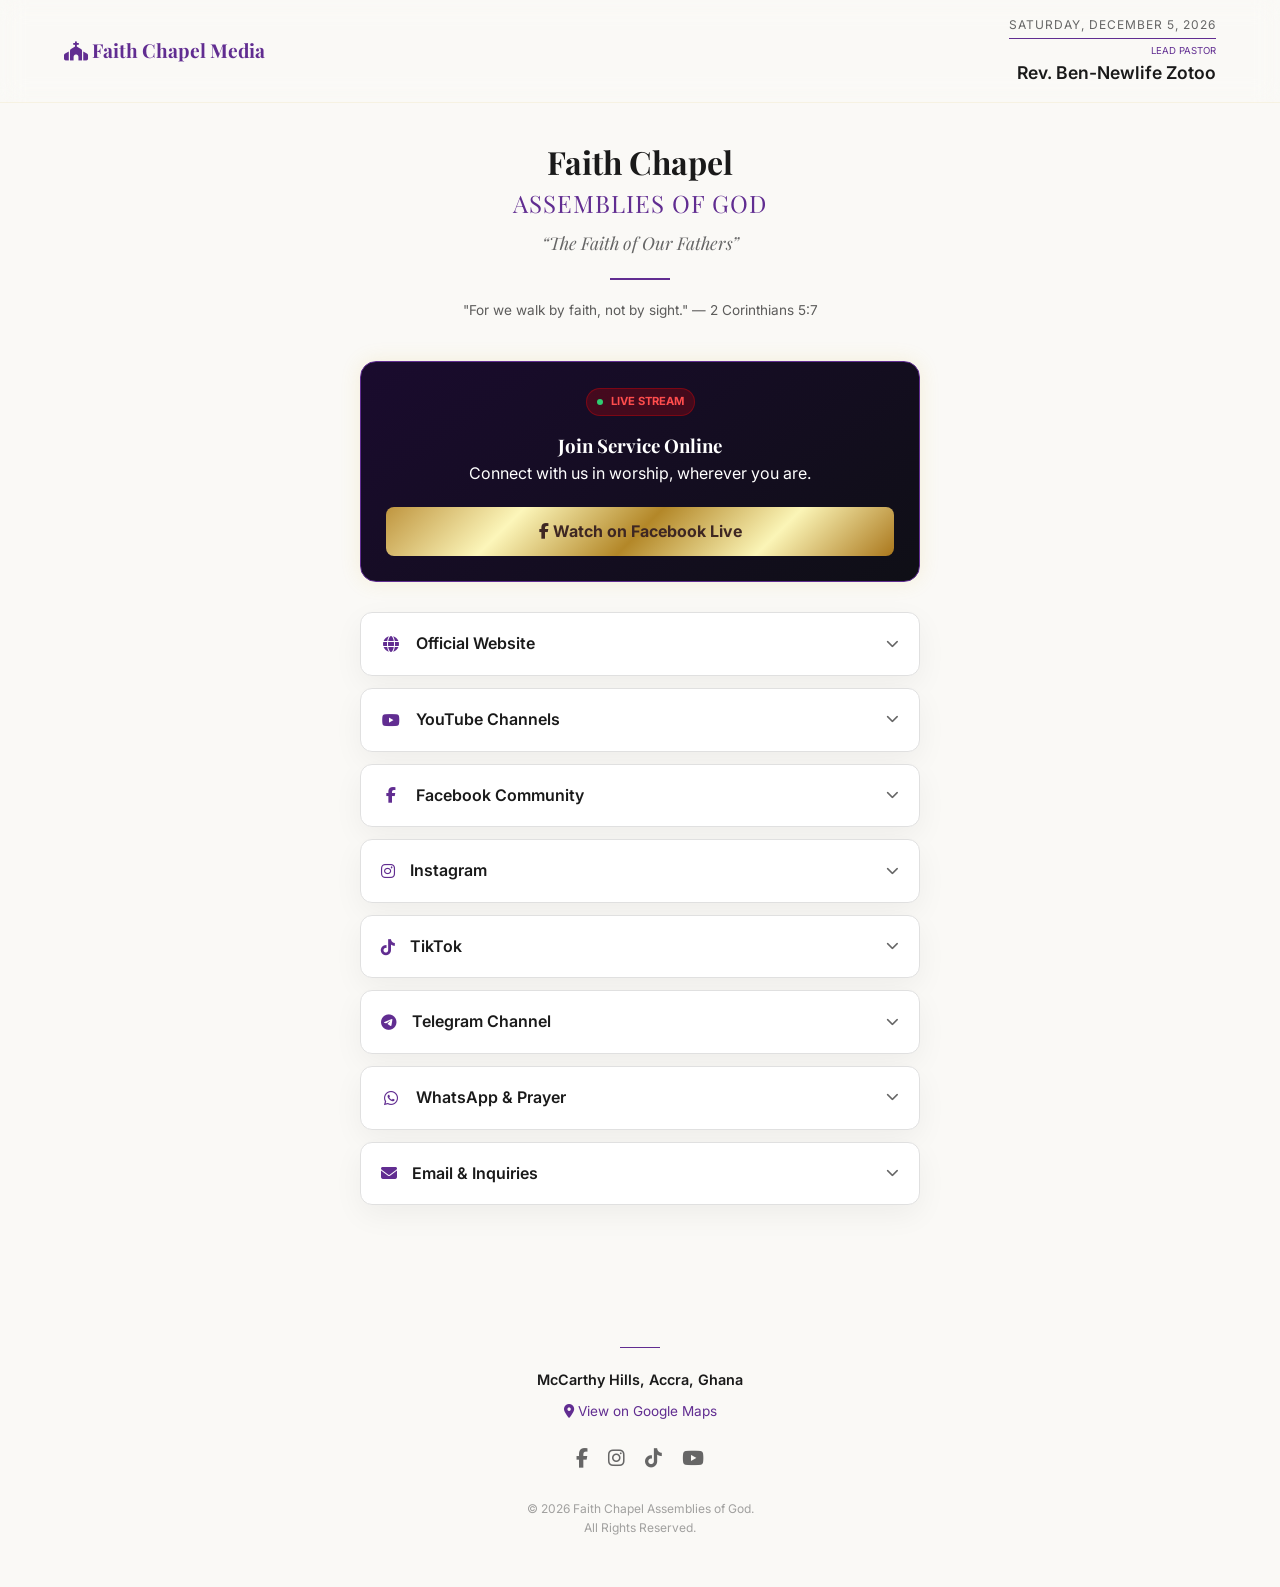
==== index.html @ 0297bc1c "Official Links Page" ====
<!doctype html>
<html lang="en">
    <head>
        <meta charset="UTF-8" />
        <meta name="viewport" content="width=device-width, initial-scale=1.0" />
        <title>Faith Chapel | Assemblies of God</title>
        <meta
            name="description"
            content="Faith Chapel Assemblies of God, McCarthy Hills - The Faith of Our Fathers."
        />

        <link rel="preconnect" href="https://fonts.googleapis.com" />
        <link rel="preconnect" href="https://fonts.gstatic.com" crossorigin />
        <link
            href="https://fonts.googleapis.com/css2?family=Inter:wght@300;400;600&family=Playfair+Display:ital,wght@0,400;0,700;1,400&display=swap"
            rel="stylesheet"
        />

        <link
            rel="stylesheet"
            href="https://cdnjs.cloudflare.com/ajax/libs/font-awesome/6.4.0/css/all.min.css"
        />

        <link rel="stylesheet" href="style.css" />
    </head>
    <body>
        <div id="loader">
            <div class="loader-content">
                <div class="logo-shimmer">FAITH CHAPEL</div>
                <div class="loader-line"></div>
            </div>
        </div>

        <header class="glass-header">
            <div class="header-left">
                <div class="brand-logo"><i class="fas fa-church"></i> Faith Chapel Media</div>
            </div>
            <div class="header-right">
                <div id="date-display" class="date-text"></div>
                <div class="pastor-info">
                    <span class="pastor-label">Lead Pastor</span>
                    <span class="pastor-name">Rev. Ben-Newlife Zotoo</span>
                </div>
            </div>
        </header>

        <main class="container">
            <section class="hero fade-in-up">
                <h1>
                    Faith Chapel <br /><span class="sub-h1"
                        >Assemblies of God</span
                    >
                </h1>
                <p class="tagline">“The Faith of Our Fathers”</p>
                <div class="gold-divider-center"></div>
                <p class="scripture">
                    "For we walk by faith, not by sight." <span id="nextln">— 2 Corinthians 5:7</span>
                </p>
            </section>

            <section
                class="live-section fade-in-up"
                style="animation-delay: 0.1s"
            >
                <div class="live-card">
                    <div class="live-indicator">
                        <span class="pulse-dot"></span> LIVE STREAM
                    </div>
                    <div class="live-content">
                        <h3>Join Service Online</h3>
                        <p>Connect with us in worship, wherever you are.</p>
                        <a
                            href="https://www.facebook.com/share/17tc165gkZ/"
                            target="_blank"
                            class="btn-gold-gradient"
                            rel="noopener noreferrer"
                        >
                            <i class="fab fa-facebook-f"></i> Watch on Facebook
                            Live
                        </a>
                    </div>
                </div>
            </section>

            <div
                class="accordion-wrapper fade-in-up"
                style="animation-delay: 0.2s"
            >


                <div class="acc-item">
                    <div class="acc-header" onclick="toggleAccordion(this)">
                        <div class="acc-title">
                            <i class="fas fa-globe icon-gold"></i>
                            <span>Official Website</span>
                        </div>
                        <i class="fas fa-chevron-down acc-arrow"></i>
                    </div>
                    <div class="acc-body">
                        <div class="acc-inner">
                            <a href="#" class="link-block">
                                <span>Visit FaithChapel.org</span>
                                <i class="fas fa-external-link-alt"></i>
                            </a>
                        </div>
                    </div>
                </div>

                <div class="acc-item">
                    <div class="acc-header" onclick="toggleAccordion(this)">
                        <div class="acc-title">
                            <i class="fab fa-youtube icon-gold"></i>
                            <span>YouTube Channels</span>
                        </div>
                        <i class="fas fa-chevron-down acc-arrow"></i>
                    </div>
                    <div class="acc-body">
                        <div class="acc-inner">
                            <a href="https://www.youtube.com/@faithchapelagmchill5703" class="link-block" target="_blank">
                                <span
                                    ><i class="fab fa-youtube icon-gold"></i> Official
                                    Church Page</span
                                >
                                <span class="btn-sm">Watch</span>
                            </a>
                            <a href="https://www.youtube.com/@FCM-AG" target="_blank" class="link-block">
                                <span
                                    ><i class="fab fa-youtube icon-gold"></i> FCM
                                    </span
                                >
                                <span class="btn-sm">Connect</span>
                            </a>
                        </div>
                    </div>
                </div>

                <div class="acc-item">
                    <div class="acc-header" onclick="toggleAccordion(this)">
                        <div class="acc-title">
                            <i class="fab fa-facebook-f icon-gold"></i>
                            <span>Facebook Community</span>
                        </div>
                        <i class="fas fa-chevron-down acc-arrow"></i>
                    </div>
                    <div class="acc-body">
                        <div class="acc-inner">
                            <a href="https://www.facebook.com/share/17tc165gkZ/" target="_blank" class="link-block">
                                <span>Main Church Page</span>
                                <span class="btn-sm">Follow</span>
                            </a>
                        </div>
                    </div>
                </div>

                <div class="acc-item">
                    <div class="acc-header" onclick="toggleAccordion(this)">
                        <div class="acc-title">
                            <i class="fab fa-instagram icon-purple"></i>
                            <span>Instagram</span>
                        </div>
                        <i class="fas fa-chevron-down acc-arrow"></i>
                    </div>
                    <div class="acc-body">
                        <div class="acc-inner">
                            <div class="multi-link">
                                <div class="link-meta">
                                    <strong>Main Church</strong>
                                    <small>Daily inspiration & updates</small>
                                </div>
                                <a href="https://www.instagram.com/faithchapelag_mchill/" class="btn-sm-action" target="_blank">Visit Page</a>
                            </div>
                            <div class="multi-link">
                                <div class="link-meta">
                                    <strong>Youth Church</strong>
                                    <small>Youth-led content & events</small>
                                </div>
                                <a href="https://www.instagram.com/fcmhill_youth/" class="btn-sm-action" target="_blank">Visit Page</a>
                            </div>
                            <div class="multi-link">
                                <div class="link-meta">
                                    <strong>Teens church</strong>
                                    <small>Children and teens events</small>
                                </div>
                                <a href="https://www.instagram.com/faith_chapelteens_ag/"  class="btn-sm-action" target="_blank">Visit Page</a>
                            </div>
                        </div>
                    </div>
                </div>

                <div class="acc-item">
                    <div class="acc-header" onclick="toggleAccordion(this)">
                        <div class="acc-title">
                            <i class="fab fa-tiktok icon-purple"></i>
                            <span>TikTok</span>
                        </div>
                        <i class="fas fa-chevron-down acc-arrow"></i>
                    </div>
                    <div class="acc-body">
                        <div class="acc-inner">
                            <a href="https://www.tiktok.com/@faithchapelagmchill" target="_blank" class="link-block-premium tiktok-hover">
                                <div class="link-main-text">
                                    <strong>@faithchapelagmchill</strong>
                                    <span>Short clips & weekly highlights</span>
                                </div>
                                <i class="fas fa-external-link-alt"></i>
                            </a>
                        </div>
                    </div>
                </div>

                <div class="acc-item">
                    <div class="acc-header" onclick="toggleAccordion(this)">
                        <div class="acc-title">
                            <i class="fab fa-telegram-plane icon-purple"></i>
                            <span>Telegram Channel</span>
                        </div>
                        <i class="fas fa-chevron-down acc-arrow"></i>
                    </div>
                    <div class="acc-body">
                        <div class="acc-inner">
                            <p class="donate-text">
                                Join our community for daily devotionals and
                                announcements.
                            </p>
                            <a
                                href="https://t.me/fcmhillag" target="_blank"
                                class="link-block-premium telegram-hover"
                            >
                                <span>Join Official Channel</span>
                                <i class="fab fa-telegram-plane"></i>
                            </a>
                        </div>
                    </div>
                </div>

                <div class="acc-item">
                    <div class="acc-header" onclick="toggleAccordion(this)">
                        <div class="acc-title">
                            <i class="fab fa-whatsapp icon-gold"></i>
                            <span>WhatsApp & Prayer</span>
                        </div>
                        <i class="fas fa-chevron-down acc-arrow"></i>
                    </div>
                    <div class="acc-body">
                        <div class="acc-inner">
                            <a href="#" class="link-block">
                                <span>Official Church Page</span>
                                <span class="btn-sm">Chat</span>
                            </a>
                            <a href="#" class="link-block">
                                <span>Church Announcements Channel</span>
                                <span class="btn-sm">Join</span>
                            </a>
                        </div>
                    </div>
                </div>

                <div class="acc-item">
    <div class="acc-header" onclick="toggleAccordion(this)">
        <div class="acc-title">
            <i class="fas fa-envelope icon-purple"></i>
            <span>Email & Inquiries</span>
        </div>
        <i class="fas fa-chevron-down acc-arrow"></i>
    </div>
    <div class="acc-body">
        <div class="acc-inner">
            <p class="donate-text">For prayer requests, counseling, or official church inquiries, please reach out to our administration.</p>
            
            <div class="give-card purple-tint">
                <div class="give-card-left">
                    <div class="icon-circle-sm">
                        <i class="fas fa-paper-plane"></i>
                    </div>
                    <div class="give-info">
                        <strong>Official Email</strong>
                        <p>faithchapelagmchill@gmail.com</p>
                    </div>
                </div>
                <div class="email-actions">
                    <a href="mailto:faithchapelagmchill@gmail.com" class="btn-sm-action">Send Email</a>
                    <button class="btn-icon-only" onclick="copyText('faithchapelagmchill@gmail.com')" title="Copy Email">
                        <i class="fas fa-copy"></i>
                    </button>
                </div>
            </div>
        </div>
    </div>
</div>
            </div>
        </main>

        <footer>
            <div class="footer-gold-line"></div>
            <p class="location">McCarthy Hills, Accra, Ghana</p>

            <a href="https://maps.app.goo.gl/TwotvbH3DaZuaCNK7" target="_blank" class="map-link">
                <i class="fas fa-map-marker-alt"></i> View on Google Maps
            </a>

            <div class="social-icons-footer">
                <a href="https://www.facebook.com/share/17tc165gkZ/" target="_blank"><i class="fab fa-facebook-f"></i></a>
                <a href="https://www.instagram.com/faithchapelag_mchill/" target="_blank"><i class="fab fa-instagram"></i></a>
                <a href="https://www.tiktok.com/@faithchapelagmchill" target="_blank"><i class="fab fa-tiktok"></i></a>
                <a href="https://www.youtube.com/@faithchapelagmchill5703" target="_blank"><i class="fab fa-youtube"></i></a>
            </div>

            <p class="copyright">
                &copy; 2026 Faith Chapel Assemblies of God.<br />All Rights
                Reserved.
            </p>
        </footer>

        <script src="script.js"></script>
    </body>
</html>
---- style.css ----
/* --- VARIABLES & THEME --- */
:root {
    /* Color Palette */
    --gold-primary: #612d91;
    --gold-light: #e9d5ff;
    --gold-gradient: linear-gradient(135deg, #BF953F, #FCF6BA, #B38728, #FBF5B7, #AA771C);
    
    /* Light Mode Defaults */
    --bg-body: #FAF9F6;
    --bg-card: #FFFFFF;
    --text-main: #1A1A1A;
    --text-muted: #666666;
    --border-color: #E0E0E0;
    --shadow-soft: 0 10px 30px rgba(0,0,0,0.05);
    
    /* Spacing */
    --container-width: 600px;
    --radius-lg: 16px;
    --btn-bg-clr:var(--text-main);
}



/* --- RESET & TYPOGRAPHY --- */
* { box-sizing: border-box; margin: 0; padding: 0; }
body {
    font-family: 'Inter', sans-serif;
    background-color: var(--bg-body);
    color: var(--text-main);
    line-height: 1.6;
    transition: background-color 0.3s ease, color 0.3s ease;
}

h1, h2, h3, .brand-logo, .tagline { font-family: 'Playfair Display', serif; }

/* --- LOADER --- */
#loader {
    position: fixed; inset: 0;
    background: #0F0F16;
    z-index: 9999;
    display: flex; justify-content: center; align-items: center;
    transition: opacity 0.5s ease;
}
.logo-shimmer {
    font-size: 1.5rem; letter-spacing: 3px; color: var(--gold-primary);
    font-weight: bold;
    background: linear-gradient(to right, #AA771C 0%, #FCF6BA 50%, #AA771C 100%);
    background-size: 200% auto;
    -webkit-background-clip: text; -webkit-text-fill-color: transparent;
    animation: shine 2s linear infinite;
}
.loader-line {
    width: 0; height: 1px; background: #D4AF37;
    margin: 10px auto;
    animation: expandWidth 1.5s ease-out forwards;
}

/* --- HEADER --- */
.glass-header {
    display: flex; justify-content: space-between; align-items: center;
    padding: 15px 5%;
    position: sticky; top: 0; z-index: 100;
    background: rgba(255, 255, 255, 0.05); /* Glass effect base */
    backdrop-filter: blur(12px);
    -webkit-backdrop-filter: blur(12px);
    border-bottom: 1px solid rgba(212, 175, 55, 0.1);
}
.brand-logo { font-size: 1.2rem; font-weight: 700; color: var(--gold-primary); }
.header-right { text-align: right; display: flex; flex-direction: column; }
.date-text { font-size: 0.75rem; text-transform: uppercase; letter-spacing: 1px; color: var(--text-muted); }
.pastor-info { border-top: 1px solid var(--gold-primary); margin-top: 4px; padding-top: 4px; }
.pastor-label { font-size: 0.6rem; text-transform: uppercase; display: block; color: var(--gold-primary); }
.pastor-name { font-size: 1.1rem; font-weight: 600; }

@media screen and (max-width: 768px) {
    .pastor-name {
        font-size: .85rem;
    }
}

/* --- MAIN CONTAINER --- */
.container { max-width: var(--container-width); margin: 0 auto; padding: 40px 20px; }

/* Hero */
.hero { text-align: center; margin-bottom: 40px; }
.hero h1 { font-size: 2rem; line-height: 1.2; margin-bottom: 10px; }
.sub-h1 { font-size: 1.5rem; font-weight: 400; color: var(--gold-primary); text-transform: uppercase; letter-spacing: 1px; }
.tagline { font-style: italic; font-size: 1.1rem; color: var(--text-muted); }
.gold-divider-center { height: 2px; width: 60px; background: var(--gold-primary); margin: 20px auto; }
.scripture { font-size: 0.85rem; opacity: 0.7; }

@media screen and (max-width: 768px){
    #nextln {
    display: block;
}
}

/* Live Section */
.live-section { margin-bottom: 30px; }
.live-card {
    background: linear-gradient(145deg, #1a0b2e, #0F0F16); /* Deep Purple Gradient */
    border: 1px solid var(--gold-primary);
    border-radius: var(--radius-lg);
    padding: 25px;
    color: white;
    box-shadow: 0 0 20px rgba(212, 175, 55, 0.15);
    text-align: center;
}
.live-indicator {
    display: inline-flex; align-items: center; gap: 8px;
    background: rgba(255,0,0,0.2); color: #ff4d4d;
    padding: 4px 10px; border-radius: 20px; font-size: 0.7rem; font-weight: bold;
    margin-bottom: 15px; border: 1px solid rgba(255,0,0,0.3);
}
.pulse-dot { width: 6px; height: 6px; background: #2ecc71; border-radius: 50%; animation: pulse 1.5s infinite; }
.btn-gold-gradient {
    display: block; width: 100%; margin-top: 20px; padding: 12px;
    background: var(--gold-gradient);
    color: #3e2723; text-decoration: none; font-weight: 700;
    border-radius: 8px; transition: transform 0.2s;
}
.btn-gold-gradient:hover { transform: translateY(-2px); }

/* --- ACCORDION --- */
.acc-item {
    background: var(--bg-card);
    border: 1px solid var(--border-color);
    border-radius: 12px;
    margin-bottom: 12px;
    overflow: hidden;
    transition: all 0.3s ease;
    box-shadow: var(--shadow-soft);
}
/* Active State Styling */
.acc-item.active {
    border-color: var(--gold-primary);
    box-shadow: 0 0 15px rgba(212, 175, 55, 0.15);
}
.gold-highlight { border-left: 3px solid var(--gold-primary); }

.acc-header {
    padding: 18px 20px;
    display: flex; justify-content: space-between; align-items: center;
    cursor: pointer;
}
.acc-title { display: flex; align-items: center; gap: 15px; font-weight: 600; font-size: 1rem; }
.icon-gold { color: var(--gold-primary); width: 20px; text-align: center; }
.acc-arrow { color: var(--text-muted); transition: transform 0.3s; font-size: 0.8rem; }
.acc-item.active .acc-arrow { transform: rotate(180deg); color: var(--gold-primary); }

.acc-body { max-height: 0; overflow: hidden; transition: max-height 0.4s ease-out; }
.acc-inner { padding: 0 20px 20px; border-top: 1px solid rgba(0,0,0,0.03); margin-top: 5px; }

/* Custom Purple Icon Color */
.icon-purple {
    color: var(--gold-primary) !important; /* This is now purple from your :root */
}

/* Multi-link internal styling */
.multi-link {
    display: flex;
    justify-content: space-between;
    align-items: center;
    padding: 12px 0;
    border-bottom: 1px solid var(--border-color);
}
.multi-link:last-child { border-bottom: none; }

.link-meta strong { display: block; font-size: 0.9rem; color: var(--text-main); }
.link-meta small { font-size: 0.75rem; color: var(--text-muted); }

/* Premium Action Buttons */
.btn-sm-action {
    background: var(--btn-bg-clr); /* This is your purple metallic gradient */
    color: white;
    text-decoration: none;
    font-size: 0.7rem;
    font-weight: bold;
    padding: 6px 14px;
    border-radius: 5px;
    text-transform: uppercase;
    transition: 0.3s ease;
}

/* TikTok & Telegram Specialized Link Blocks */
.link-block-premium {
    display: flex;
    justify-content: space-between;
    align-items: center;
    padding: 15px;
    background: var(--bg-body);
    border: 1px solid var(--border-color);
    border-radius: 10px;
    text-decoration: none;
    color: var(--text-main);
    font-weight: 600;
    transition: 0.3s;
}

.link-main-text span {
    display: block;
    font-size: 0.75rem;
    font-weight: 400;
    color: var(--text-muted);
}
/* Container adjustments */
.header-main {
    display: flex;
    align-items: center;
    gap: 15px;
}

.icon-circle-large {
    width: 50px;
    height: 50px;
    background: var(--gold-primary); /* Royal Purple */
    border-radius: 50%;
    display: flex;
    align-items: center;
    justify-content: center;
    color: white;
    font-size: 1.2rem;
    box-shadow: 0 4px 10px rgba(97, 45, 145, 0.2);
}

.acc-title-text h3 {
    font-size: 1.1rem;
    color: black;
    margin-bottom: 2px;
}

/* Quote Style */
.quote-container {
    border-left: 2px solid var(--gold-primary);
    padding-left: 15px;
    margin: 15px 0 25px 20px;
}

.quote-container p {
    font-style: italic;
    font-size: 0.9rem;
    color: var(--text-muted);
    line-height: 1.5;
}

.quote-container span {
    display: block;
    margin-top: 5px;
    font-weight: 600;
    font-style: normal;
}

/* Internal Give Cards */
.give-card {
    display: flex;
    justify-content: space-between;
    align-items: center;
    padding: 15px;
    border-radius: 12px;
    margin-bottom: 12px;
}

.give-card-left {
    display: flex;
    align-items: center;
    gap: 12px;
}

.purple-tint {
    background: rgba(97, 45, 145, 0.08); /* Very light purple bg */
    border: 1px solid rgba(97, 45, 145, 0.1);
}

.outline-style {
    border: 1px solid var(--border-color);
}

.icon-circle-sm {
    width: 40px;
    height: 40px;
    background: var(--gold-primary);
    color: white;
    border-radius: 50%;
    display: flex;
    align-items: center;
    justify-content: center;
    flex-shrink: 0;
}

.icon-circle-sm.light-bg {
    background: rgba(97, 45, 145, 0.1);
    color: var(--gold-primary);
}

.give-info strong {
    display: block;
    font-size: 0.95rem;
}

.give-info p {
    font-size: 0.75rem;
    color: var(--text-muted);
}

/* Internal Buttons */
.btn-give-solid {
    background: var(--gold-primary);
    color: white;
    text-decoration: none;
    font-size: 0.8rem;
    font-weight: 600;
    padding: 8px 16px;
    border-radius: 8px;
    white-space: nowrap;
}

.btn-give-outline {
    background: white;
    color: var(--gold-primary);
    border: 1px solid var(--border-color);
    text-decoration: none;
    font-size: 0.8rem;
    font-weight: 600;
    padding: 8px 16px;
    border-radius: 8px;
    white-space: nowrap;
}

/*Email section*/

/* Email specific layout */
.email-actions {
    display: flex;
    align-items: center;
    gap: 8px;
}

.btn-icon-only {
    background: rgba(97, 45, 145, 0.1);
    border: 1px solid rgba(97, 45, 145, 0.2);
    color: var(--gold-primary);
    width: 35px;
    height: 35px;
    border-radius: 8px;
    cursor: pointer;
    transition: 0.3s;
    display: flex;
    align-items: center;
    justify-content: center;
}

.btn-icon-only:hover {
    background: var(--gold-primary);
    color: white;
}

/* Ensure the give-card flex properties handle the new button group */
@media (max-width: 480px) {
    .email-actions {
        flex-direction: column;
        align-items: stretch;
    }
}

/* Dark Mode Fixes */
@media (prefers-color-scheme: dark) {
    .purple-tint { background: rgba(145, 70, 210, 0.15); }
    .btn-give-outline { background: transparent; color: white; border-color: var(--gold-primary); }
}

/* Subtle Branded Hovers */
.tiktok-hover:hover { border-color: #00f2ea; box-shadow: 0 0 10px rgba(0, 242, 234, 0.2); }
.telegram-hover:hover { border-color: #0088cc; box-shadow: 0 0 10px rgba(0, 136, 204, 0.2); }

/* Links Inside Accordion */
.link-block {
    display: flex; justify-content: space-between; align-items: center;
    padding: 12px; margin-top: 8px;
    background: rgba(128,128,128,0.05);
    border-radius: 8px;
    text-decoration: none; color: var(--text-main); font-size: 0.9rem;
    transition: background 0.2s;
}
.link-block:hover { background: rgba(212, 175, 55, 0.1); }
.btn-sm { font-size: 0.75rem; color: var(--gold-primary); font-weight: 600; }

.action-row { display: flex; justify-content: space-between; align-items: center; margin-top: 15px; }
.donate-text { font-size: 0.85rem; color: var(--text-muted); margin-bottom: 10px; }
.btn-outline-gold {
    background: transparent; border: 1px solid var(--gold-primary);
    color: var(--gold-primary); padding: 8px 16px; border-radius: 6px; cursor: pointer;
    font-weight: 600; transition: 0.3s;
}
.btn-outline-gold:hover { background: var(--gold-primary); color: #fff; }

/* --- FOOTER --- */
footer { text-align: center; padding: 50px 20px; margin-top: 40px; }
.footer-gold-line { width: 40px; height: 1px; background: var(--gold-primary); margin: 0 auto 20px; }
.location { font-size: 0.9rem; font-weight: 600; }
.map-link {
    display: inline-block; margin: 10px 0 20px;
    color: var(--gold-primary); text-decoration: none; font-size: 0.85rem;
}
.social-icons-footer { display: flex; justify-content: center; gap: 20px; margin-bottom: 25px; }
.social-icons-footer a { color: var(--text-muted); font-size: 1.2rem; transition: 0.3s; }
.social-icons-footer a:hover { color: var(--gold-primary); transform: translateY(-3px); }
.copyright { font-size: 0.75rem; color: var(--text-muted); opacity: 0.6; }

/* --- ANIMATIONS --- */
@keyframes shine { 0% { background-position: 0% 50%; } 100% { background-position: 100% 50%; } }
@keyframes expandWidth { 0% { width: 0; } 100% { width: 80px; } }
@keyframes pulse { 0% { opacity: 1; box-shadow: 0 0 0 0 rgba(46, 204, 113, 0.4); } 70% { opacity: 1; box-shadow: 0 0 0 6px rgba(46, 204, 113, 0); } 100% { opacity: 1; } }

.fade-in-up { opacity: 0; transform: translateY(20px); animation: fadeInUp 0.8s forwards; }
@keyframes fadeInUp { to { opacity: 1; transform: translateY(0); } }
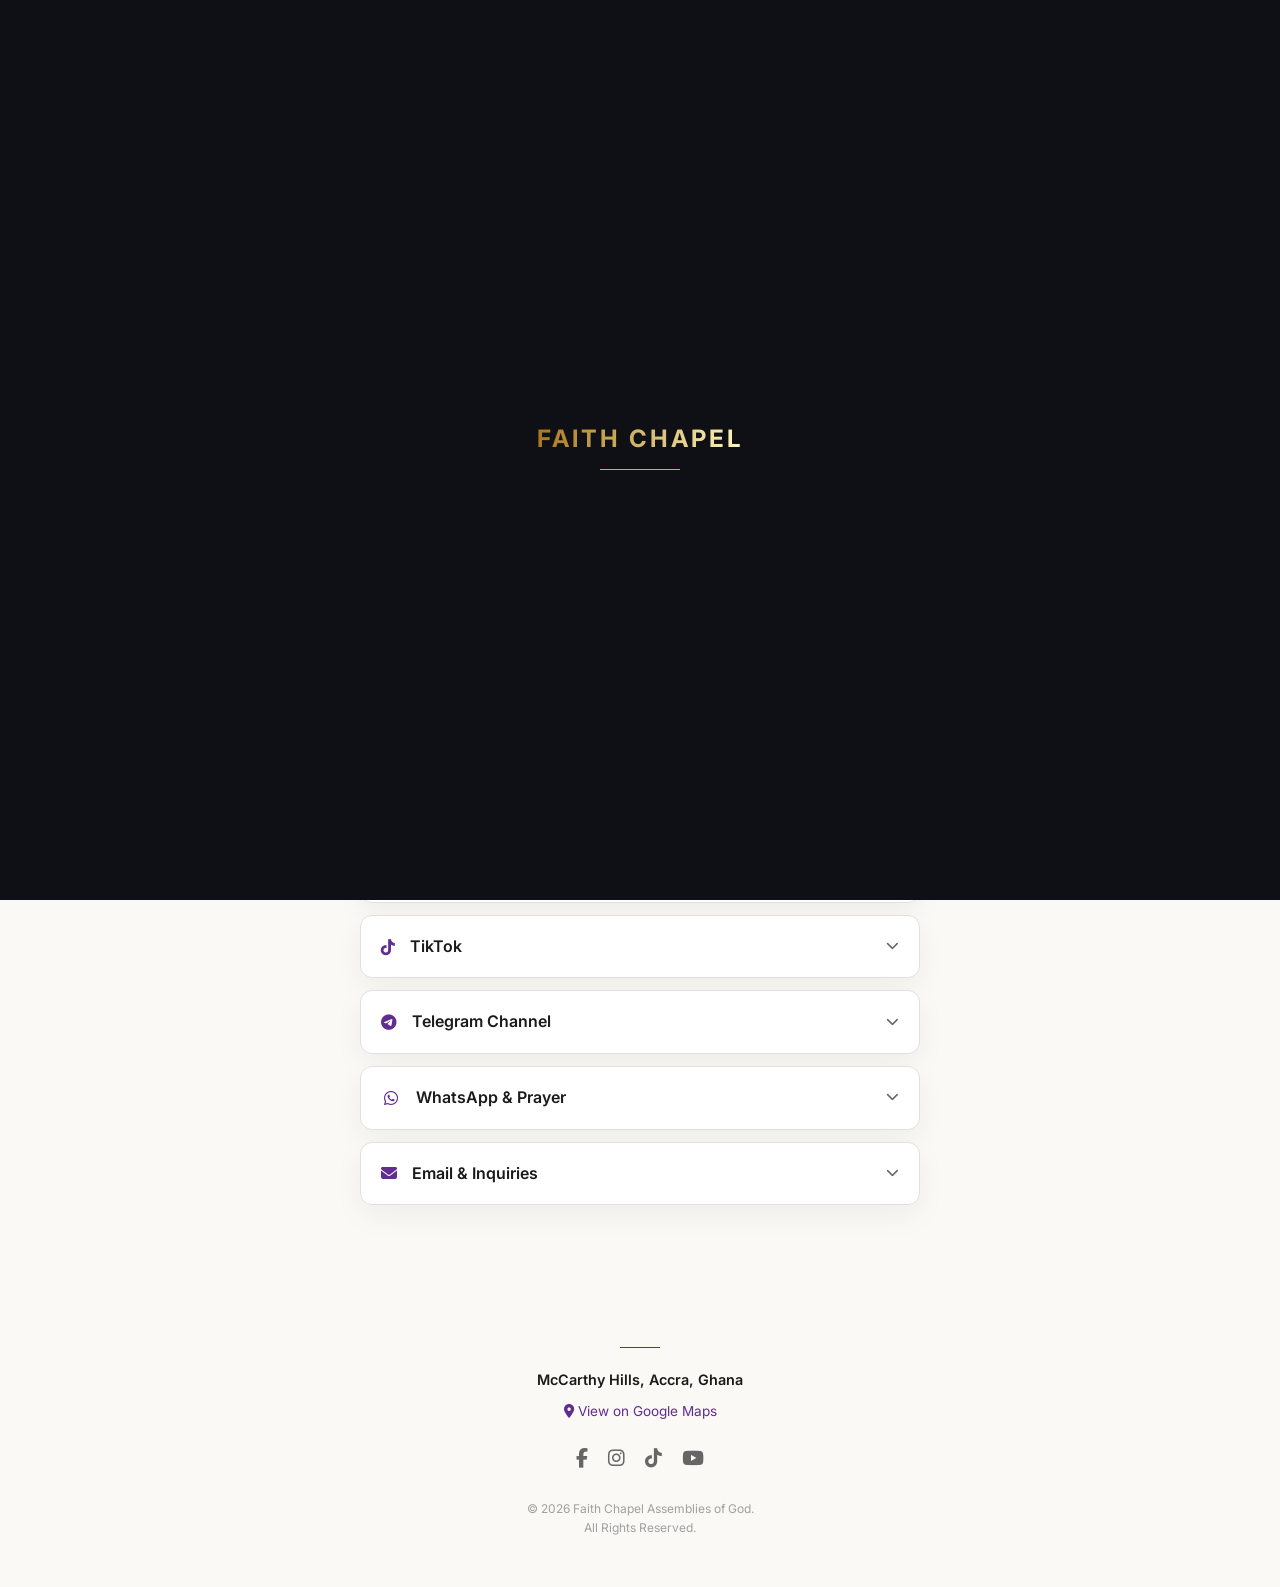
==== commit 7249f933: "PWA Feature Update" ====
--- a/index.html
+++ b/index.html
@@ -21,6 +21,26 @@
             href="https://cdnjs.cloudflare.com/ajax/libs/font-awesome/6.4.0/css/all.min.css"
         />
 
+        <link
+            rel="apple-touch-icon"
+            sizes="180x180"
+            href="/apple-touch-icon.png"
+        />
+        <link
+            rel="icon"
+            type="image/png"
+            sizes="32x32"
+            href="/favicon-32x32.png"
+        />
+        <link
+            rel="icon"
+            type="image/png"
+            sizes="16x16"
+            href="/favicon-16x16.png"
+        />
+        <link rel="manifest" href="/site.webmanifest" />
+        <meta name="theme-color" content="#ffffff" />
+
         <link rel="stylesheet" href="style.css" />
     </head>
     <body>
@@ -33,7 +53,9 @@
 
         <header class="glass-header">
             <div class="header-left">
-                <div class="brand-logo"><i class="fas fa-church"></i> Faith Chapel Media</div>
+                <div class="brand-logo">
+                    <i class="fas fa-church"></i> Faith Chapel Media
+                </div>
             </div>
             <div class="header-right">
                 <div id="date-display" class="date-text"></div>
@@ -54,7 +76,8 @@
                 <p class="tagline">“The Faith of Our Fathers”</p>
                 <div class="gold-divider-center"></div>
                 <p class="scripture">
-                    "For we walk by faith, not by sight." <span id="nextln">— 2 Corinthians 5:7</span>
+                    "For we walk by faith, not by sight."
+                    <span id="nextln">— 2 Corinthians 5:7</span>
                 </p>
             </section>
 
@@ -86,8 +109,6 @@
                 class="accordion-wrapper fade-in-up"
                 style="animation-delay: 0.2s"
             >
-
-
                 <div class="acc-item">
                     <div class="acc-header" onclick="toggleAccordion(this)">
                         <div class="acc-title">
@@ -116,18 +137,26 @@
                     </div>
                     <div class="acc-body">
                         <div class="acc-inner">
-                            <a href="https://www.youtube.com/@faithchapelagmchill5703" class="link-block" target="_blank">
+                            <a
+                                href="https://www.youtube.com/@faithchapelagmchill5703"
+                                class="link-block"
+                                target="_blank"
+                            >
                                 <span
-                                    ><i class="fab fa-youtube icon-gold"></i> Official
-                                    Church Page</span
+                                    ><i class="fab fa-youtube icon-gold"></i>
+                                    Official Church Page</span
                                 >
                                 <span class="btn-sm">Watch</span>
                             </a>
-                            <a href="https://www.youtube.com/@FCM-AG" target="_blank" class="link-block">
+                            <a
+                                href="https://www.youtube.com/@FCM-AG"
+                                target="_blank"
+                                class="link-block"
+                            >
                                 <span
-                                    ><i class="fab fa-youtube icon-gold"></i> FCM
-                                    </span
-                                >
+                                    ><i class="fab fa-youtube icon-gold"></i>
+                                    FCM
+                                </span>
                                 <span class="btn-sm">Connect</span>
                             </a>
                         </div>
@@ -144,7 +173,11 @@
                     </div>
                     <div class="acc-body">
                         <div class="acc-inner">
-                            <a href="https://www.facebook.com/share/17tc165gkZ/" target="_blank" class="link-block">
+                            <a
+                                href="https://www.facebook.com/share/17tc165gkZ/"
+                                target="_blank"
+                                class="link-block"
+                            >
                                 <span>Main Church Page</span>
                                 <span class="btn-sm">Follow</span>
                             </a>
@@ -167,21 +200,36 @@
                                     <strong>Main Church</strong>
                                     <small>Daily inspiration & updates</small>
                                 </div>
-                                <a href="https://www.instagram.com/faithchapelag_mchill/" class="btn-sm-action" target="_blank">Visit Page</a>
+                                <a
+                                    href="https://www.instagram.com/faithchapelag_mchill/"
+                                    class="btn-sm-action"
+                                    target="_blank"
+                                    >Visit Page</a
+                                >
                             </div>
                             <div class="multi-link">
                                 <div class="link-meta">
                                     <strong>Youth Church</strong>
                                     <small>Youth-led content & events</small>
                                 </div>
-                                <a href="https://www.instagram.com/fcmhill_youth/" class="btn-sm-action" target="_blank">Visit Page</a>
+                                <a
+                                    href="https://www.instagram.com/fcmhill_youth/"
+                                    class="btn-sm-action"
+                                    target="_blank"
+                                    >Visit Page</a
+                                >
                             </div>
                             <div class="multi-link">
                                 <div class="link-meta">
                                     <strong>Teens church</strong>
                                     <small>Children and teens events</small>
                                 </div>
-                                <a href="https://www.instagram.com/faith_chapelteens_ag/"  class="btn-sm-action" target="_blank">Visit Page</a>
+                                <a
+                                    href="https://www.instagram.com/faith_chapelteens_ag/"
+                                    class="btn-sm-action"
+                                    target="_blank"
+                                    >Visit Page</a
+                                >
                             </div>
                         </div>
                     </div>
@@ -197,7 +245,11 @@
                     </div>
                     <div class="acc-body">
                         <div class="acc-inner">
-                            <a href="https://www.tiktok.com/@faithchapelagmchill" target="_blank" class="link-block-premium tiktok-hover">
+                            <a
+                                href="https://www.tiktok.com/@faithchapelagmchill"
+                                target="_blank"
+                                class="link-block-premium tiktok-hover"
+                            >
                                 <div class="link-main-text">
                                     <strong>@faithchapelagmchill</strong>
                                     <span>Short clips & weekly highlights</span>
@@ -223,7 +275,8 @@
                                 announcements.
                             </p>
                             <a
-                                href="https://t.me/fcmhillag" target="_blank"
+                                href="https://t.me/fcmhillag"
+                                target="_blank"
                                 class="link-block-premium telegram-hover"
                             >
                                 <span>Join Official Channel</span>
@@ -256,37 +309,53 @@
                 </div>
 
                 <div class="acc-item">
-    <div class="acc-header" onclick="toggleAccordion(this)">
-        <div class="acc-title">
-            <i class="fas fa-envelope icon-purple"></i>
-            <span>Email & Inquiries</span>
-        </div>
-        <i class="fas fa-chevron-down acc-arrow"></i>
-    </div>
-    <div class="acc-body">
-        <div class="acc-inner">
-            <p class="donate-text">For prayer requests, counseling, or official church inquiries, please reach out to our administration.</p>
-            
-            <div class="give-card purple-tint">
-                <div class="give-card-left">
-                    <div class="icon-circle-sm">
-                        <i class="fas fa-paper-plane"></i>
-                    </div>
-                    <div class="give-info">
-                        <strong>Official Email</strong>
-                        <p>faithchapelagmchill@gmail.com</p>
-                    </div>
-                </div>
-                <div class="email-actions">
-                    <a href="mailto:faithchapelagmchill@gmail.com" class="btn-sm-action">Send Email</a>
-                    <button class="btn-icon-only" onclick="copyText('faithchapelagmchill@gmail.com')" title="Copy Email">
-                        <i class="fas fa-copy"></i>
-                    </button>
-                </div>
-            </div>
-        </div>
-    </div>
-</div>
+                    <div class="acc-header" onclick="toggleAccordion(this)">
+                        <div class="acc-title">
+                            <i class="fas fa-envelope icon-purple"></i>
+                            <span>Email & Inquiries</span>
+                        </div>
+                        <i class="fas fa-chevron-down acc-arrow"></i>
+                    </div>
+                    <div class="acc-body">
+                        <div class="acc-inner">
+                            <p class="donate-text">
+                                For prayer requests, counseling, or official
+                                church inquiries, please reach out to our
+                                administration.
+                            </p>
+
+                            <div class="give-card purple-tint">
+                                <div class="give-card-left">
+                                    <div class="icon-circle-sm">
+                                        <i class="fas fa-paper-plane"></i>
+                                    </div>
+                                    <div class="give-info">
+                                        <strong>Official Email</strong>
+                                        <p>faithchapelagmchill@gmail.com</p>
+                                    </div>
+                                </div>
+                                <div class="email-actions">
+                                    <a
+                                        href="mailto:faithchapelagmchill@gmail.com"
+                                        class="btn-sm-action"
+                                        >Send Email</a
+                                    >
+                                    <button
+                                        class="btn-icon-only"
+                                        onclick="
+                                            copyText(
+                                                'faithchapelagmchill@gmail.com',
+                                            )
+                                        "
+                                        title="Copy Email"
+                                    >
+                                        <i class="fas fa-copy"></i>
+                                    </button>
+                                </div>
+                            </div>
+                        </div>
+                    </div>
+                </div>
             </div>
         </main>
 
@@ -294,15 +363,35 @@
             <div class="footer-gold-line"></div>
             <p class="location">McCarthy Hills, Accra, Ghana</p>
 
-            <a href="https://maps.app.goo.gl/TwotvbH3DaZuaCNK7" target="_blank" class="map-link">
+            <a
+                href="https://maps.app.goo.gl/TwotvbH3DaZuaCNK7"
+                target="_blank"
+                class="map-link"
+            >
                 <i class="fas fa-map-marker-alt"></i> View on Google Maps
             </a>
 
             <div class="social-icons-footer">
-                <a href="https://www.facebook.com/share/17tc165gkZ/" target="_blank"><i class="fab fa-facebook-f"></i></a>
-                <a href="https://www.instagram.com/faithchapelag_mchill/" target="_blank"><i class="fab fa-instagram"></i></a>
-                <a href="https://www.tiktok.com/@faithchapelagmchill" target="_blank"><i class="fab fa-tiktok"></i></a>
-                <a href="https://www.youtube.com/@faithchapelagmchill5703" target="_blank"><i class="fab fa-youtube"></i></a>
+                <a
+                    href="https://www.facebook.com/share/17tc165gkZ/"
+                    target="_blank"
+                    ><i class="fab fa-facebook-f"></i
+                ></a>
+                <a
+                    href="https://www.instagram.com/faithchapelag_mchill/"
+                    target="_blank"
+                    ><i class="fab fa-instagram"></i
+                ></a>
+                <a
+                    href="https://www.tiktok.com/@faithchapelagmchill"
+                    target="_blank"
+                    ><i class="fab fa-tiktok"></i
+                ></a>
+                <a
+                    href="https://www.youtube.com/@faithchapelagmchill5703"
+                    target="_blank"
+                    ><i class="fab fa-youtube"></i
+                ></a>
             </div>
 
             <p class="copyright">
--- a/style.css
+++ b/style.css
@@ -3,102 +3,196 @@
     /* Color Palette */
     --gold-primary: #612d91;
     --gold-light: #e9d5ff;
-    --gold-gradient: linear-gradient(135deg, #BF953F, #FCF6BA, #B38728, #FBF5B7, #AA771C);
-    
+    --gold-gradient: linear-gradient(
+        135deg,
+        #bf953f,
+        #fcf6ba,
+        #b38728,
+        #fbf5b7,
+        #aa771c
+    );
+
     /* Light Mode Defaults */
-    --bg-body: #FAF9F6;
-    --bg-card: #FFFFFF;
-    --text-main: #1A1A1A;
+    --bg-body: #faf9f6;
+    --bg-card: #ffffff;
+    --text-main: #1a1a1a;
     --text-muted: #666666;
-    --border-color: #E0E0E0;
-    --shadow-soft: 0 10px 30px rgba(0,0,0,0.05);
-    
+    --border-color: #e0e0e0;
+    --shadow-soft: 0 10px 30px rgba(0, 0, 0, 0.05);
+
     /* Spacing */
     --container-width: 600px;
     --radius-lg: 16px;
-    --btn-bg-clr:var(--text-main);
-}
-
-
+    --btn-bg-clr: var(--text-main);
+}
 
 /* --- RESET & TYPOGRAPHY --- */
-* { box-sizing: border-box; margin: 0; padding: 0; }
+* {
+    box-sizing: border-box;
+    margin: 0;
+    padding: 0;
+}
 body {
-    font-family: 'Inter', sans-serif;
+    font-family: "Inter", sans-serif;
     background-color: var(--bg-body);
     color: var(--text-main);
     line-height: 1.6;
-    transition: background-color 0.3s ease, color 0.3s ease;
-}
-
-h1, h2, h3, .brand-logo, .tagline { font-family: 'Playfair Display', serif; }
+    transition:
+        background-color 0.3s ease,
+        color 0.3s ease;
+}
+
+h1,
+h2,
+h3,
+.brand-logo,
+.tagline {
+    font-family: "Playfair Display", serif;
+}
 
 /* --- LOADER --- */
 #loader {
-    position: fixed; inset: 0;
-    background: #0F0F16;
+    position: fixed;
+    inset: 0;
+    background: #0f0f16;
     z-index: 9999;
-    display: flex; justify-content: center; align-items: center;
+    display: flex;
+    justify-content: center;
+    align-items: center;
     transition: opacity 0.5s ease;
 }
 .logo-shimmer {
-    font-size: 1.5rem; letter-spacing: 3px; color: var(--gold-primary);
+    font-size: 1.5rem;
+    letter-spacing: 3px;
+    color: var(--gold-primary);
     font-weight: bold;
-    background: linear-gradient(to right, #AA771C 0%, #FCF6BA 50%, #AA771C 100%);
+    background: linear-gradient(
+        to right,
+        #aa771c 0%,
+        #fcf6ba 50%,
+        #aa771c 100%
+    );
     background-size: 200% auto;
-    -webkit-background-clip: text; -webkit-text-fill-color: transparent;
+    -webkit-background-clip: text;
+    -webkit-text-fill-color: transparent;
     animation: shine 2s linear infinite;
 }
 .loader-line {
-    width: 0; height: 1px; background: #D4AF37;
+    width: 0;
+    height: 1px;
+    background: #d4af37;
     margin: 10px auto;
     animation: expandWidth 1.5s ease-out forwards;
 }
 
 /* --- HEADER --- */
 .glass-header {
-    display: flex; justify-content: space-between; align-items: center;
+    display: flex;
+    justify-content: space-between;
+    align-items: center;
     padding: 15px 5%;
-    position: sticky; top: 0; z-index: 100;
+    position: sticky;
+    top: 0;
+    z-index: 100;
     background: rgba(255, 255, 255, 0.05); /* Glass effect base */
     backdrop-filter: blur(12px);
     -webkit-backdrop-filter: blur(12px);
     border-bottom: 1px solid rgba(212, 175, 55, 0.1);
 }
-.brand-logo { font-size: 1.2rem; font-weight: 700; color: var(--gold-primary); }
-.header-right { text-align: right; display: flex; flex-direction: column; }
-.date-text { font-size: 0.75rem; text-transform: uppercase; letter-spacing: 1px; color: var(--text-muted); }
-.pastor-info { border-top: 1px solid var(--gold-primary); margin-top: 4px; padding-top: 4px; }
-.pastor-label { font-size: 0.6rem; text-transform: uppercase; display: block; color: var(--gold-primary); }
-.pastor-name { font-size: 1.1rem; font-weight: 600; }
+.brand-logo {
+    font-size: 1.2rem;
+    font-weight: 700;
+    color: var(--gold-primary);
+}
+.header-right {
+    text-align: right;
+    display: flex;
+    flex-direction: column;
+}
+.date-text {
+    font-size: 0.75rem;
+    text-transform: uppercase;
+    letter-spacing: 1px;
+    color: var(--text-muted);
+}
+.pastor-info {
+    border-top: 1px solid var(--gold-primary);
+    margin-top: 4px;
+    padding-top: 4px;
+}
+.pastor-label {
+    font-size: 0.6rem;
+    text-transform: uppercase;
+    display: block;
+    color: var(--gold-primary);
+}
+.pastor-name {
+    font-size: 1.1rem;
+    font-weight: 600;
+}
 
 @media screen and (max-width: 768px) {
     .pastor-name {
-        font-size: .85rem;
+        font-size: 0.85rem;
     }
 }
 
 /* --- MAIN CONTAINER --- */
-.container { max-width: var(--container-width); margin: 0 auto; padding: 40px 20px; }
+.container {
+    max-width: var(--container-width);
+    margin: 0 auto;
+    padding: 40px 20px;
+}
 
 /* Hero */
-.hero { text-align: center; margin-bottom: 40px; }
-.hero h1 { font-size: 2rem; line-height: 1.2; margin-bottom: 10px; }
-.sub-h1 { font-size: 1.5rem; font-weight: 400; color: var(--gold-primary); text-transform: uppercase; letter-spacing: 1px; }
-.tagline { font-style: italic; font-size: 1.1rem; color: var(--text-muted); }
-.gold-divider-center { height: 2px; width: 60px; background: var(--gold-primary); margin: 20px auto; }
-.scripture { font-size: 0.85rem; opacity: 0.7; }
-
-@media screen and (max-width: 768px){
+.hero {
+    text-align: center;
+    margin-bottom: 40px;
+}
+.hero h1 {
+    font-size: 2rem;
+    line-height: 1.2;
+    margin-bottom: 10px;
+}
+.sub-h1 {
+    font-size: 1.5rem;
+    font-weight: 400;
+    color: var(--gold-primary);
+    text-transform: uppercase;
+    letter-spacing: 1px;
+}
+.tagline {
+    font-style: italic;
+    font-size: 1.1rem;
+    color: var(--text-muted);
+}
+.gold-divider-center {
+    height: 2px;
+    width: 60px;
+    background: var(--gold-primary);
+    margin: 20px auto;
+}
+.scripture {
+    font-size: 0.85rem;
+    opacity: 0.7;
+}
+
+@media screen and (max-width: 768px) {
     #nextln {
-    display: block;
-}
+        display: block;
+    }
 }
 
 /* Live Section */
-.live-section { margin-bottom: 30px; }
+.live-section {
+    margin-bottom: 30px;
+}
 .live-card {
-    background: linear-gradient(145deg, #1a0b2e, #0F0F16); /* Deep Purple Gradient */
+    background: linear-gradient(
+        145deg,
+        #1a0b2e,
+        #0f0f16
+    ); /* Deep Purple Gradient */
     border: 1px solid var(--gold-primary);
     border-radius: var(--radius-lg);
     padding: 25px;
@@ -107,19 +201,40 @@
     text-align: center;
 }
 .live-indicator {
-    display: inline-flex; align-items: center; gap: 8px;
-    background: rgba(255,0,0,0.2); color: #ff4d4d;
-    padding: 4px 10px; border-radius: 20px; font-size: 0.7rem; font-weight: bold;
-    margin-bottom: 15px; border: 1px solid rgba(255,0,0,0.3);
-}
-.pulse-dot { width: 6px; height: 6px; background: #2ecc71; border-radius: 50%; animation: pulse 1.5s infinite; }
+    display: inline-flex;
+    align-items: center;
+    gap: 8px;
+    background: rgba(255, 0, 0, 0.2);
+    color: #ff4d4d;
+    padding: 4px 10px;
+    border-radius: 20px;
+    font-size: 0.7rem;
+    font-weight: bold;
+    margin-bottom: 15px;
+    border: 1px solid rgba(255, 0, 0, 0.3);
+}
+.pulse-dot {
+    width: 6px;
+    height: 6px;
+    background: #2ecc71;
+    border-radius: 50%;
+    animation: pulse 1.5s infinite;
+}
 .btn-gold-gradient {
-    display: block; width: 100%; margin-top: 20px; padding: 12px;
+    display: block;
+    width: 100%;
+    margin-top: 20px;
+    padding: 12px;
     background: var(--gold-gradient);
-    color: #3e2723; text-decoration: none; font-weight: 700;
-    border-radius: 8px; transition: transform 0.2s;
-}
-.btn-gold-gradient:hover { transform: translateY(-2px); }
+    color: #3e2723;
+    text-decoration: none;
+    font-weight: 700;
+    border-radius: 8px;
+    transition: transform 0.2s;
+}
+.btn-gold-gradient:hover {
+    transform: translateY(-2px);
+}
 
 /* --- ACCORDION --- */
 .acc-item {
@@ -136,24 +251,55 @@
     border-color: var(--gold-primary);
     box-shadow: 0 0 15px rgba(212, 175, 55, 0.15);
 }
-.gold-highlight { border-left: 3px solid var(--gold-primary); }
+.gold-highlight {
+    border-left: 3px solid var(--gold-primary);
+}
 
 .acc-header {
     padding: 18px 20px;
-    display: flex; justify-content: space-between; align-items: center;
+    display: flex;
+    justify-content: space-between;
+    align-items: center;
     cursor: pointer;
 }
-.acc-title { display: flex; align-items: center; gap: 15px; font-weight: 600; font-size: 1rem; }
-.icon-gold { color: var(--gold-primary); width: 20px; text-align: center; }
-.acc-arrow { color: var(--text-muted); transition: transform 0.3s; font-size: 0.8rem; }
-.acc-item.active .acc-arrow { transform: rotate(180deg); color: var(--gold-primary); }
-
-.acc-body { max-height: 0; overflow: hidden; transition: max-height 0.4s ease-out; }
-.acc-inner { padding: 0 20px 20px; border-top: 1px solid rgba(0,0,0,0.03); margin-top: 5px; }
+.acc-title {
+    display: flex;
+    align-items: center;
+    gap: 15px;
+    font-weight: 600;
+    font-size: 1rem;
+}
+.icon-gold {
+    color: var(--gold-primary);
+    width: 20px;
+    text-align: center;
+}
+.acc-arrow {
+    color: var(--text-muted);
+    transition: transform 0.3s;
+    font-size: 0.8rem;
+}
+.acc-item.active .acc-arrow {
+    transform: rotate(180deg);
+    color: var(--gold-primary);
+}
+
+.acc-body {
+    max-height: 0;
+    overflow: hidden;
+    transition: max-height 0.4s ease-out;
+}
+.acc-inner {
+    padding: 0 20px 20px;
+    border-top: 1px solid rgba(0, 0, 0, 0.03);
+    margin-top: 5px;
+}
 
 /* Custom Purple Icon Color */
 .icon-purple {
-    color: var(--gold-primary) !important; /* This is now purple from your :root */
+    color: var(
+        --gold-primary
+    ) !important; /* This is now purple from your :root */
 }
 
 /* Multi-link internal styling */
@@ -164,10 +310,19 @@
     padding: 12px 0;
     border-bottom: 1px solid var(--border-color);
 }
-.multi-link:last-child { border-bottom: none; }
-
-.link-meta strong { display: block; font-size: 0.9rem; color: var(--text-main); }
-.link-meta small { font-size: 0.75rem; color: var(--text-muted); }
+.multi-link:last-child {
+    border-bottom: none;
+}
+
+.link-meta strong {
+    display: block;
+    font-size: 0.9rem;
+    color: var(--text-main);
+}
+.link-meta small {
+    font-size: 0.75rem;
+    color: var(--text-muted);
+}
 
 /* Premium Action Buttons */
 .btn-sm-action {
@@ -354,62 +509,210 @@
     color: white;
 }
 
-/* Ensure the give-card flex properties handle the new button group */
-@media (max-width: 480px) {
+/* --- CLEAN MOBILE RESPONSIVENESS FOR EMAIL SECTION --- */
+@media screen and (max-width: 480px) {
+    /* 1. Stack the main card content so text is above buttons */
+    .give-card {
+        flex-direction: column !important;
+        align-items: stretch !important;
+        padding: 15px !important;
+    }
+
+    /* 2. Force the actions to stay in a ROW (Horizontal) */
     .email-actions {
-        flex-direction: column;
-        align-items: stretch;
+        width: 100% !important;
+        display: flex !important;
+        flex-direction: row !important;
+        align-items: center !important;
+        justify-content: space-between !important;
+        gap: 10px !important;
+        margin-top: 15px !important;
+        border-top: 1px solid rgba(0, 0, 0, 0.05);
+        padding-top: 15px !important;
+        box-sizing: border-box !important;
+    }
+
+    /* 3. Make the "Send Email" link fill the space */
+    .email-actions a.btn-sm-action {
+        flex: 1 !important; /* This pushes the copy button to the end */
+        height: 45px !important;
+        display: flex !important;
+        align-items: center;
+        justify-content: center;
+        padding: 0 15px !important;
+        margin: 0 !important;
+        font-size: 0.85rem !important;
+        white-space: nowrap !important;
+        box-sizing: border-box !important;
+    }
+
+    /* 4. Keep the "Copy" button a perfect square next to it */
+    .email-actions button.btn-icon-only {
+        width: 45px !important;
+        height: 45px !important;
+        flex-shrink: 0 !important; /* Prevents it from getting squashed */
+        display: flex !important;
+        align-items: center;
+        justify-content: center;
+        margin: 0 !important;
+        box-sizing: border-box !important;
     }
 }
 
 /* Dark Mode Fixes */
 @media (prefers-color-scheme: dark) {
-    .purple-tint { background: rgba(145, 70, 210, 0.15); }
-    .btn-give-outline { background: transparent; color: white; border-color: var(--gold-primary); }
+    .purple-tint {
+        background: rgba(145, 70, 210, 0.15);
+    }
+    .btn-give-outline {
+        background: transparent;
+        color: white;
+        border-color: var(--gold-primary);
+    }
 }
 
 /* Subtle Branded Hovers */
-.tiktok-hover:hover { border-color: #00f2ea; box-shadow: 0 0 10px rgba(0, 242, 234, 0.2); }
-.telegram-hover:hover { border-color: #0088cc; box-shadow: 0 0 10px rgba(0, 136, 204, 0.2); }
+.tiktok-hover:hover {
+    border-color: #00f2ea;
+    box-shadow: 0 0 10px rgba(0, 242, 234, 0.2);
+}
+.telegram-hover:hover {
+    border-color: #0088cc;
+    box-shadow: 0 0 10px rgba(0, 136, 204, 0.2);
+}
 
 /* Links Inside Accordion */
 .link-block {
-    display: flex; justify-content: space-between; align-items: center;
-    padding: 12px; margin-top: 8px;
-    background: rgba(128,128,128,0.05);
+    display: flex;
+    justify-content: space-between;
+    align-items: center;
+    padding: 12px;
+    margin-top: 8px;
+    background: rgba(128, 128, 128, 0.05);
     border-radius: 8px;
-    text-decoration: none; color: var(--text-main); font-size: 0.9rem;
+    text-decoration: none;
+    color: var(--text-main);
+    font-size: 0.9rem;
     transition: background 0.2s;
 }
-.link-block:hover { background: rgba(212, 175, 55, 0.1); }
-.btn-sm { font-size: 0.75rem; color: var(--gold-primary); font-weight: 600; }
-
-.action-row { display: flex; justify-content: space-between; align-items: center; margin-top: 15px; }
-.donate-text { font-size: 0.85rem; color: var(--text-muted); margin-bottom: 10px; }
+.link-block:hover {
+    background: rgba(212, 175, 55, 0.1);
+}
+.btn-sm {
+    font-size: 0.75rem;
+    color: var(--gold-primary);
+    font-weight: 600;
+}
+
+.action-row {
+    display: flex;
+    justify-content: space-between;
+    align-items: center;
+    margin-top: 15px;
+}
+.donate-text {
+    font-size: 0.85rem;
+    color: var(--text-muted);
+    margin-bottom: 10px;
+}
 .btn-outline-gold {
-    background: transparent; border: 1px solid var(--gold-primary);
-    color: var(--gold-primary); padding: 8px 16px; border-radius: 6px; cursor: pointer;
-    font-weight: 600; transition: 0.3s;
-}
-.btn-outline-gold:hover { background: var(--gold-primary); color: #fff; }
+    background: transparent;
+    border: 1px solid var(--gold-primary);
+    color: var(--gold-primary);
+    padding: 8px 16px;
+    border-radius: 6px;
+    cursor: pointer;
+    font-weight: 600;
+    transition: 0.3s;
+}
+.btn-outline-gold:hover {
+    background: var(--gold-primary);
+    color: #fff;
+}
 
 /* --- FOOTER --- */
-footer { text-align: center; padding: 50px 20px; margin-top: 40px; }
-.footer-gold-line { width: 40px; height: 1px; background: var(--gold-primary); margin: 0 auto 20px; }
-.location { font-size: 0.9rem; font-weight: 600; }
+footer {
+    text-align: center;
+    padding: 50px 20px;
+    margin-top: 40px;
+}
+.footer-gold-line {
+    width: 40px;
+    height: 1px;
+    background: var(--gold-primary);
+    margin: 0 auto 20px;
+}
+.location {
+    font-size: 0.9rem;
+    font-weight: 600;
+}
 .map-link {
-    display: inline-block; margin: 10px 0 20px;
-    color: var(--gold-primary); text-decoration: none; font-size: 0.85rem;
-}
-.social-icons-footer { display: flex; justify-content: center; gap: 20px; margin-bottom: 25px; }
-.social-icons-footer a { color: var(--text-muted); font-size: 1.2rem; transition: 0.3s; }
-.social-icons-footer a:hover { color: var(--gold-primary); transform: translateY(-3px); }
-.copyright { font-size: 0.75rem; color: var(--text-muted); opacity: 0.6; }
+    display: inline-block;
+    margin: 10px 0 20px;
+    color: var(--gold-primary);
+    text-decoration: none;
+    font-size: 0.85rem;
+}
+.social-icons-footer {
+    display: flex;
+    justify-content: center;
+    gap: 20px;
+    margin-bottom: 25px;
+}
+.social-icons-footer a {
+    color: var(--text-muted);
+    font-size: 1.2rem;
+    transition: 0.3s;
+}
+.social-icons-footer a:hover {
+    color: var(--gold-primary);
+    transform: translateY(-3px);
+}
+.copyright {
+    font-size: 0.75rem;
+    color: var(--text-muted);
+    opacity: 0.6;
+}
 
 /* --- ANIMATIONS --- */
-@keyframes shine { 0% { background-position: 0% 50%; } 100% { background-position: 100% 50%; } }
-@keyframes expandWidth { 0% { width: 0; } 100% { width: 80px; } }
-@keyframes pulse { 0% { opacity: 1; box-shadow: 0 0 0 0 rgba(46, 204, 113, 0.4); } 70% { opacity: 1; box-shadow: 0 0 0 6px rgba(46, 204, 113, 0); } 100% { opacity: 1; } }
-
-.fade-in-up { opacity: 0; transform: translateY(20px); animation: fadeInUp 0.8s forwards; }
-@keyframes fadeInUp { to { opacity: 1; transform: translateY(0); } }+@keyframes shine {
+    0% {
+        background-position: 0% 50%;
+    }
+    100% {
+        background-position: 100% 50%;
+    }
+}
+@keyframes expandWidth {
+    0% {
+        width: 0;
+    }
+    100% {
+        width: 80px;
+    }
+}
+@keyframes pulse {
+    0% {
+        opacity: 1;
+        box-shadow: 0 0 0 0 rgba(46, 204, 113, 0.4);
+    }
+    70% {
+        opacity: 1;
+        box-shadow: 0 0 0 6px rgba(46, 204, 113, 0);
+    }
+    100% {
+        opacity: 1;
+    }
+}
+
+.fade-in-up {
+    opacity: 0;
+    transform: translateY(20px);
+    animation: fadeInUp 0.8s forwards;
+}
+@keyframes fadeInUp {
+    to {
+        opacity: 1;
+        transform: translateY(0);
+    }
+}
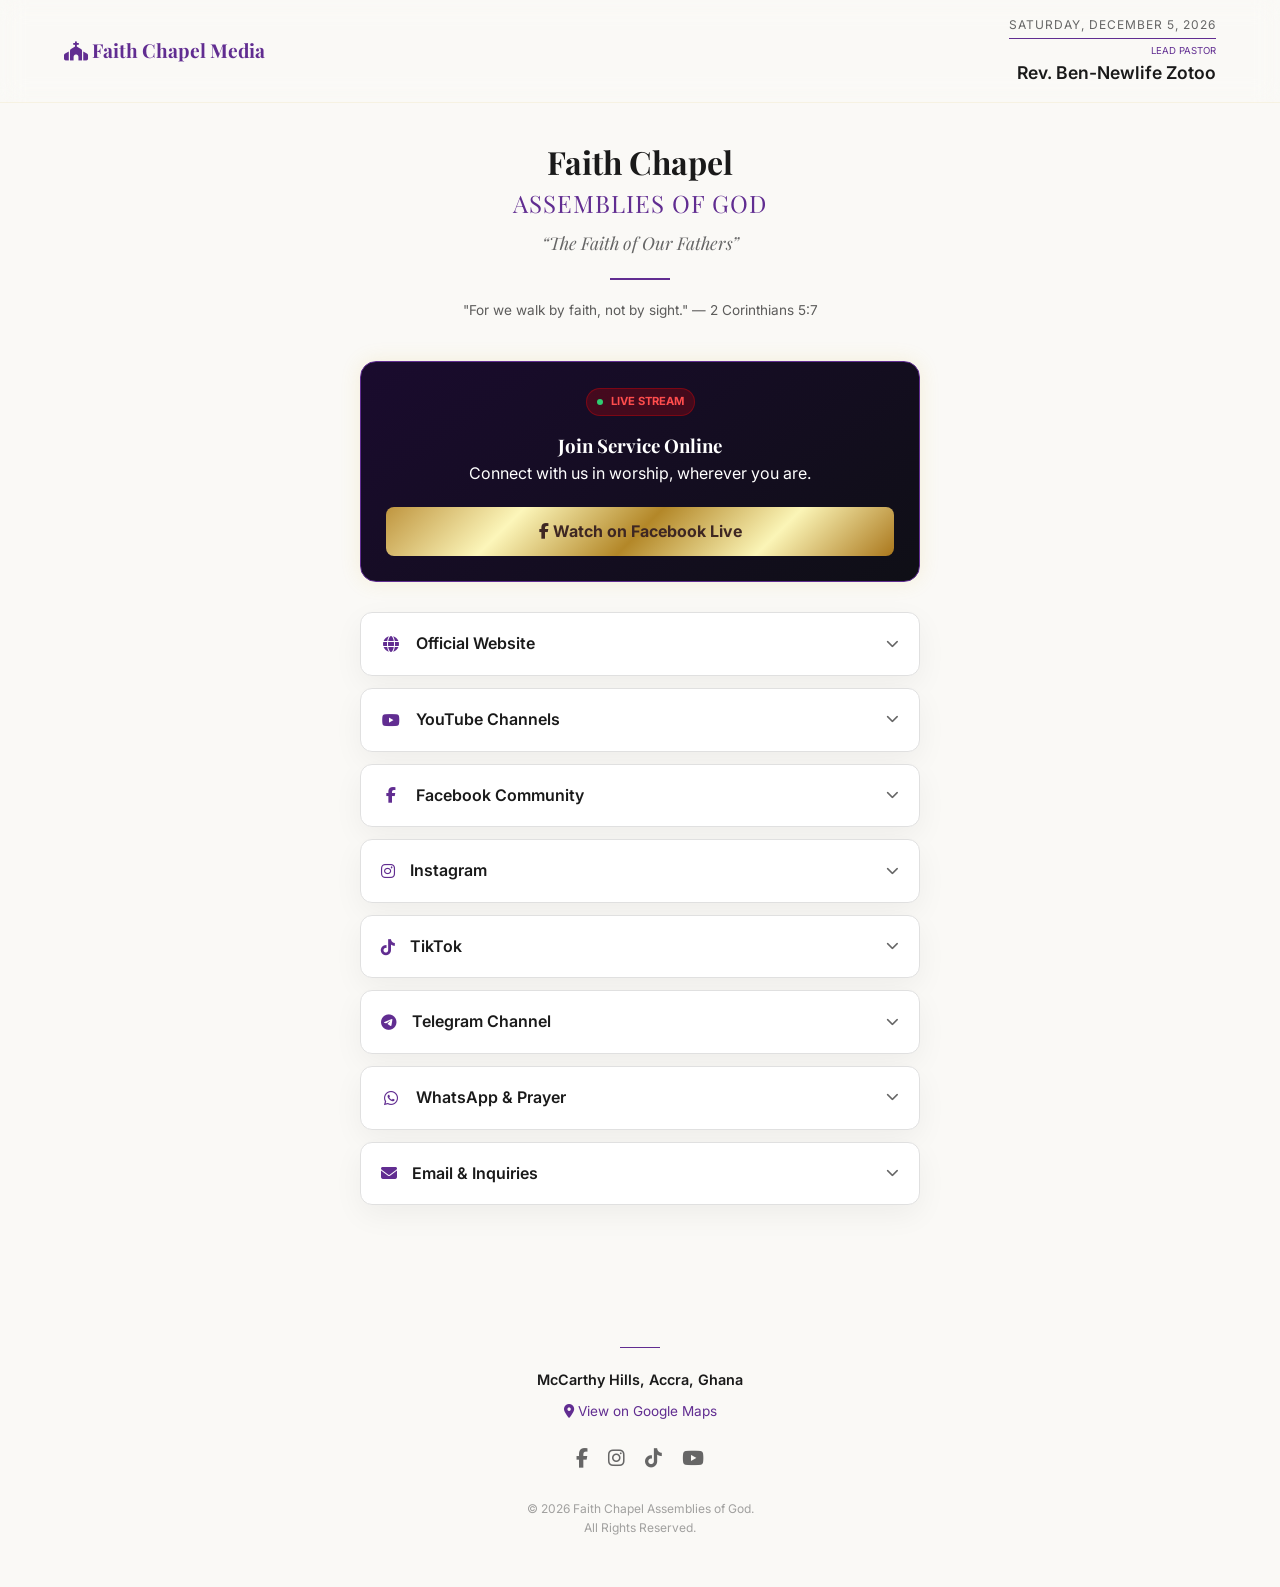
==== commit f3ced5e4: "Updated Google Search Visibility" ====
--- a/index.html
+++ b/index.html
@@ -8,6 +8,26 @@
             name="description"
             content="Faith Chapel Assemblies of God, McCarthy Hills - The Faith of Our Fathers."
         />
+        <meta name="keywords" content="FCM,Faith Chapel Ag, fcmhill_youth, fa-church, faith, FaithChapel, faith chapel, McCarthy ,faithchapelag_mchill, faithchapelag_mchill, Assemblies of God, google, church ">
+        <meta name="robots" content="index, follow">
+        <meta http-equiv="Content-Type" content="text/html; charset=utf-8">
+        <meta name="revisit-after" content="2 days">
+        <meta name="description" content="English">
+        <meta name="author" content="EDS">
+
+        <meta property="og:title" content="Faith chapel AG McCarthy Hills">
+        <meta property="og:description" content="The official digital hub for Faith Chapel AG, McCarthy Hill.">
+        <meta property="og:type" content="Website">
+        <meta property="og:url" content="https://faithchapel.netlify.app/">
+        <meta property="og:image" content="https://res.cloudinary.com/dvftiespf/image/upload/v1771414412/WhatsApp_Image_2026-02-16_at_8.31.15_PM_rlrzef.jpg">
+        <meta property="og:image:type" content="image/jpg">
+        <meta property="og:image:width" content="1200">
+        <meta property="og:image:height" content="630">
+        <meta property="og:site_name" content="Faith Chapel AG">
+        <meta property="og:locale" content="en_US">
+
+        <link rel="preload" href="style.css" as="style">
+        <link rel="preload" href="logo.png" as="image">
 
         <link rel="preconnect" href="https://fonts.googleapis.com" />
         <link rel="preconnect" href="https://fonts.gstatic.com" crossorigin />
@@ -342,6 +362,7 @@
                                     >
                                     <button
                                         class="btn-icon-only"
+                                        aria-label="Copy email address"
                                         onclick="
                                             copyText(
                                                 'faithchapelagmchill@gmail.com',
